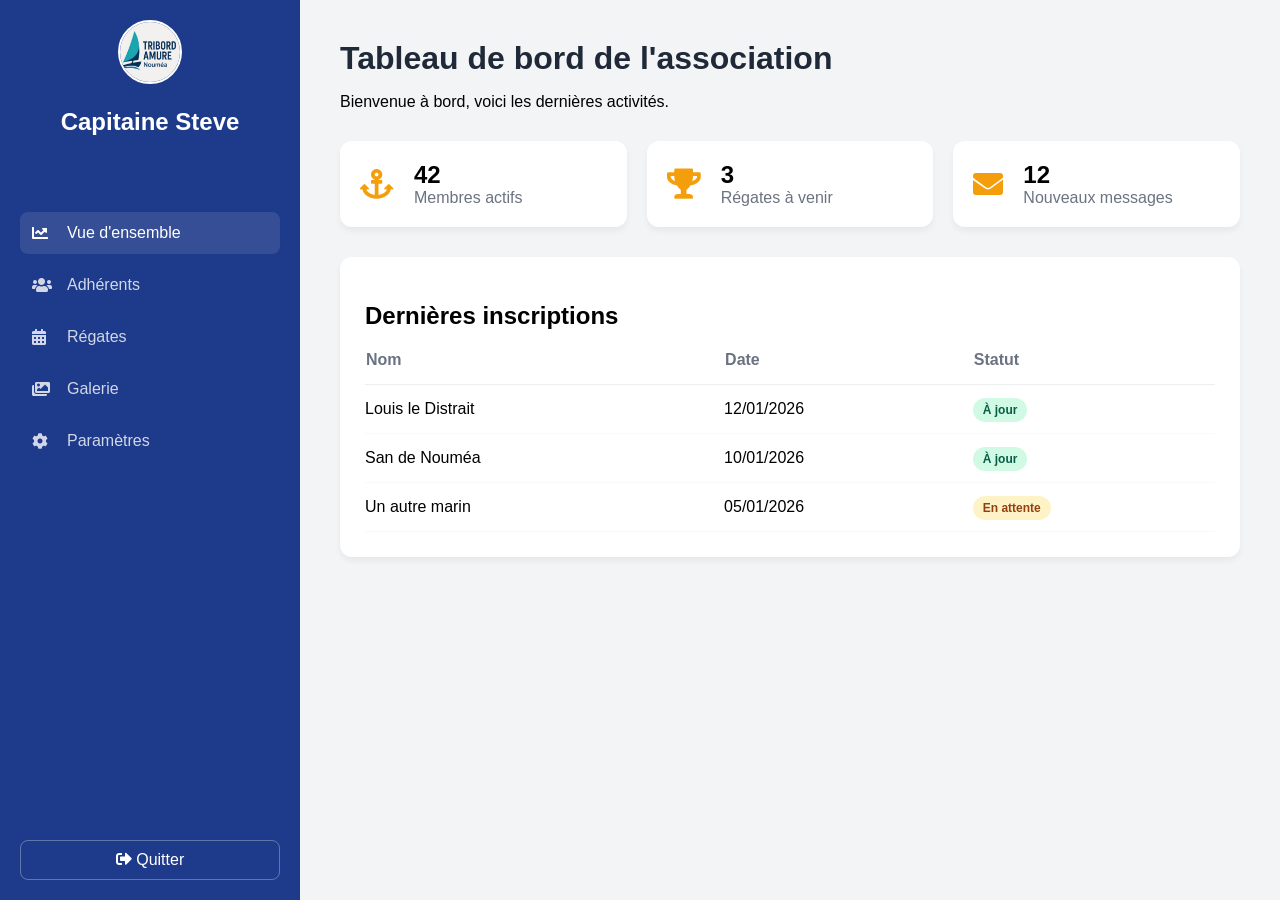
==== admin.html @ 04b2695d "Add files via upload Mise à jour du 06/04/26" ====
<!DOCTYPE html>
<html lang="fr">
<head>
    <meta charset="UTF-8">
    <meta name="viewport" content="width=device-width, initial-scale=1.0">
    <title>Dashboard - Tribord Amure</title>
    <link rel="stylesheet" href="https://cdnjs.cloudflare.com/ajax/libs/font-awesome/5.15.3/css/all.min.css">
    <link rel="stylesheet" href="admin.css">
</head>
<body>
    <div class="admin-wrapper">
        <nav class="sidebar">
            <div class="sidebar-header">
                <img src="images/Logo.png" alt="Logo" class="admin-logo">
                <h2>Capitaine Steve</h2>
            </div>
            <ul class="nav-links">
                <li class="active"><a href="admin.html"><i class="fas fa-chart-line"></i> Vue d'ensemble</a></li>
                <li><a href="membres.html"><i class="fas fa-users"></i> Adhérents</a></li>
                <li><a href="regates.html"><i class="fas fa-calendar-alt"></i> Régates</a></li>
                <li><a href="galerie.html"><i class="fas fa-images"></i> Galerie</a></li>
                <li><a href="parametres.html"><i class="fas fa-cog"></i> Paramètres</a></li>
            </ul>
            <div class="sidebar-footer">
                <a href="index.html" class="btn-logout"><i class="fas fa-sign-out-alt"></i> Quitter</a>
            </div>
        </nav>

        <main class="main-content">
            <header class="content-header">
                <h1>Tableau de bord de l'association</h1>
                <p>Bienvenue à bord, voici les dernières activités.</p>
            </header>

            <section class="stats-grid">
                <div class="stat-card">
                    <i class="fas fa-anchor"></i>
                    <div class="stat-info">
                        <h3>42</h3>
                        <p>Membres actifs</p>
                    </div>
                </div>
                <div class="stat-card">
                    <i class="fas fa-trophy"></i>
                    <div class="stat-info">
                        <h3>3</h3>
                        <p>Régates à venir</p>
                    </div>
                </div>
                <div class="stat-card">
                    <i class="fas fa-envelope"></i>
                    <div class="stat-info">
                        <h3>12</h3>
                        <p>Nouveaux messages</p>
                    </div>
                </div>
            </section>

            <section class="recent-activity">
                <h2>Dernières inscriptions</h2>
                <table>
                    <thead>
                        <tr>
                            <th>Nom</th>
                            <th>Date</th>
                            <th>Statut</th>
                        </tr>
                    </thead>
                    <tbody>
                        <tr>
                            <td>Louis le Distrait</td>
                            <td>12/01/2026</td>
                            <td><span class="badge valid">À jour</span></td>
                        </tr>
                        <tr>
                            <td>San de Nouméa</td>
                            <td>10/01/2026</td>
                            <td><span class="badge valid">À jour</span></td>
                        </tr>
                        <tr>
                            <td>Un autre marin</td>
                            <td>05/01/2026</td>
                            <td><span class="badge pending">En attente</span></td>
                        </tr>
                    </tbody>
                </table>
            </section>
        </main>
    </div>
    <script src="admin.js"></script>
</body>
</html>
---- admin.css ----
:root {
    --primary: #1e3a8a;
    --secondary: #1e40af;
    --accent: #f59e0b;
    --bg-light: #f3f4f6;
    --text-dark: #1f2937;
}

body {
    margin: 0;
    font-family: 'Open Sans', sans-serif;
    background-color: var(--bg-light);
}

.admin-wrapper {
    display: flex;
    min-height: 100vh;
}

/* Sidebar */
.sidebar {
    width: 260px;
    background: var(--primary);
    color: white;
    display: flex;
    flex-direction: column;
    padding: 20px;
}

.sidebar-header {
    text-align: center;
    margin-bottom: 40px;
}

.admin-logo {
    width: 60px;
    height: 60px;
    border-radius: 50%;
    border: 2px solid white;
}

.nav-links {
    list-style: none;
    padding: 0;
    flex-grow: 1;
}

.nav-links li {
    margin-bottom: 10px;
}

.nav-links a {
    color: rgba(255,255,255,0.8);
    text-decoration: none;
    display: flex;
    align-items: center;
    padding: 12px;
    border-radius: 8px;
    transition: 0.3s;
}

.nav-links li.active a, .nav-links a:hover {
    background: rgba(255,255,255,0.1);
    color: white;
}

.nav-links i {
    margin-right: 15px;
    width: 20px;
}

.btn-logout {
    color: white;
    text-decoration: none;
    display: block;
    padding: 10px;
    text-align: center;
    border: 1px solid rgba(255,255,255,0.3);
    border-radius: 8px;
}

/* Main Content */
.main-content {
    flex-grow: 1;
    padding: 40px;
}

.content-header h1 {
    margin: 0;
    color: var(--text-dark);
}

.stats-grid {
    display: grid;
    grid-template-columns: repeat(auto-fit, minmax(200px, 1fr));
    gap: 20px;
    margin: 30px 0;
}

.stat-card {
    background: white;
    padding: 20px;
    border-radius: 12px;
    box-shadow: 0 4px 6px rgba(0,0,0,0.05);
    display: flex;
    align-items: center;
}

.stat-card i {
    font-size: 30px;
    color: var(--accent);
    margin-right: 20px;
}

.stat-card h3 {
    margin: 0;
    font-size: 24px;
}

.stat-card p {
    margin: 0;
    color: #6b7280;
}

/* Table */
.recent-activity {
    background: white;
    padding: 25px;
    border-radius: 12px;
    box-shadow: 0 4px 6px rgba(0,0,0,0.05);
}

table {
    width: 100%;
    border-collapse: collapse;
    margin-top: 20px;
}

th {
    text-align: left;
    color: #6b7280;
    padding-bottom: 15px;
    border-bottom: 1px solid #eee;
}

td {
    padding: 15px 0;
    border-bottom: 1px solid #f9f9f9;
}

.badge {
    padding: 5px 10px;
    border-radius: 20px;
    font-size: 12px;
    font-weight: bold;
}

.badge.valid { background: #d1fae5; color: #065f46; }
.badge.pending { background: #fef3c7; color: #92400e; }
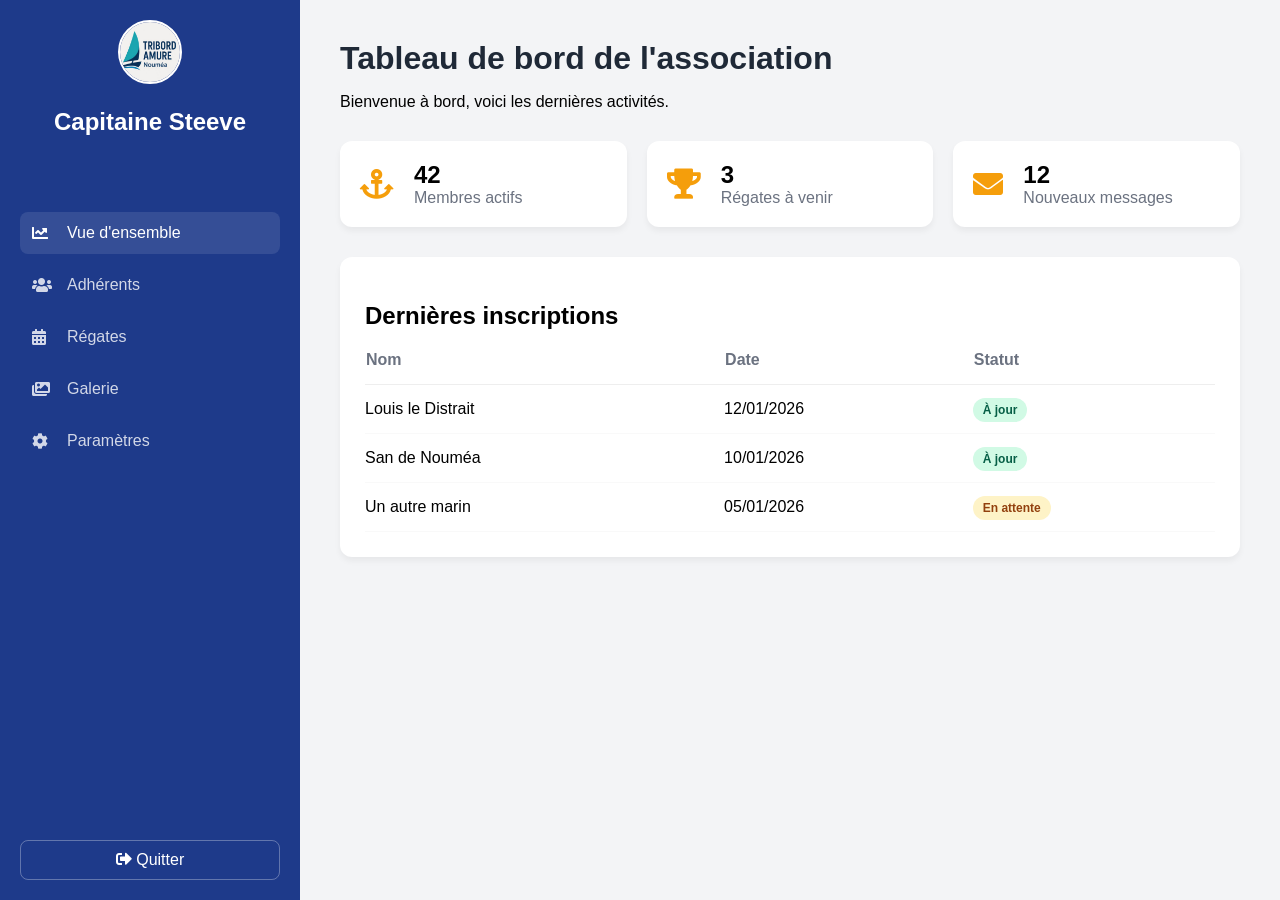
==== commit 364208dc: "Add files via upload MàJ du 06/04/26 ajout de la galerie et de la partie privée admin" ====
--- a/admin.html
+++ b/admin.html
@@ -12,7 +12,7 @@
         <nav class="sidebar">
             <div class="sidebar-header">
                 <img src="images/Logo.png" alt="Logo" class="admin-logo">
-                <h2>Capitaine Steve</h2>
+                <h2>Capitaine Steeve</h2>
             </div>
             <ul class="nav-links">
                 <li class="active"><a href="admin.html"><i class="fas fa-chart-line"></i> Vue d'ensemble</a></li>
